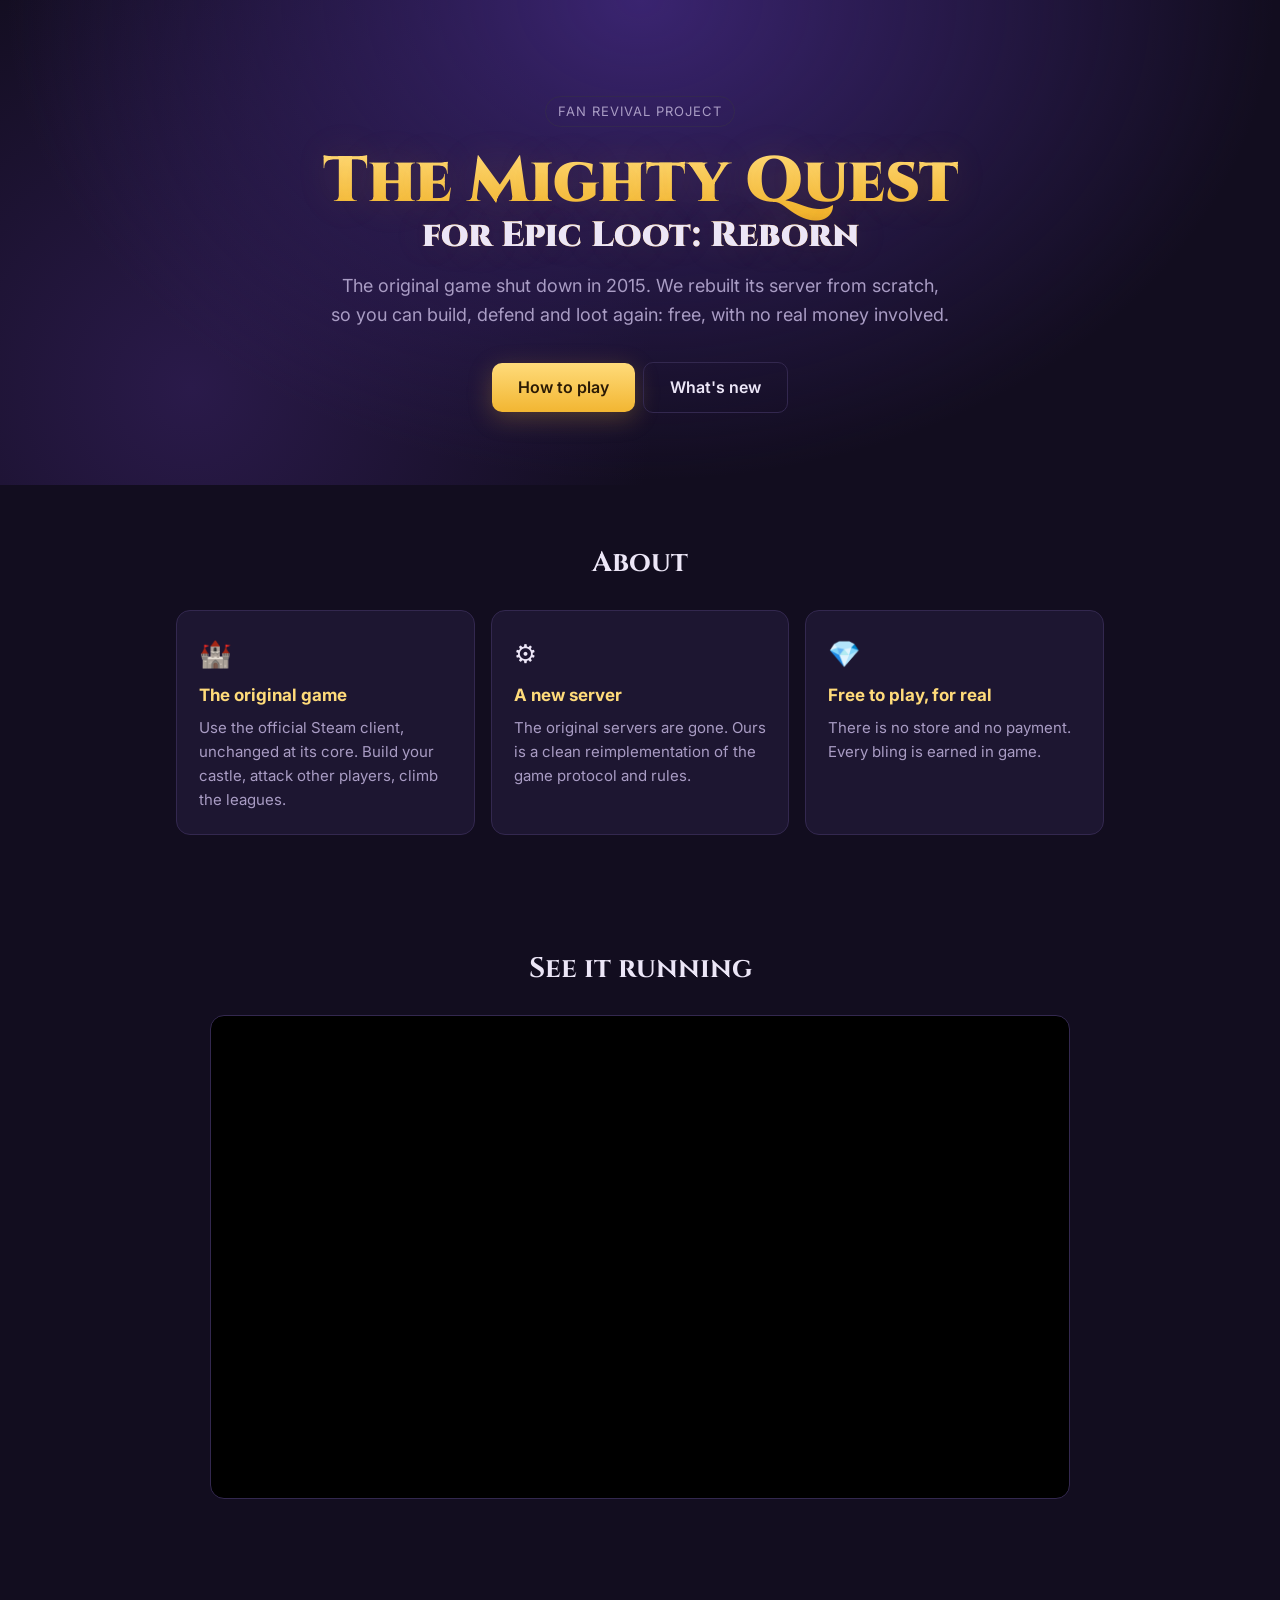
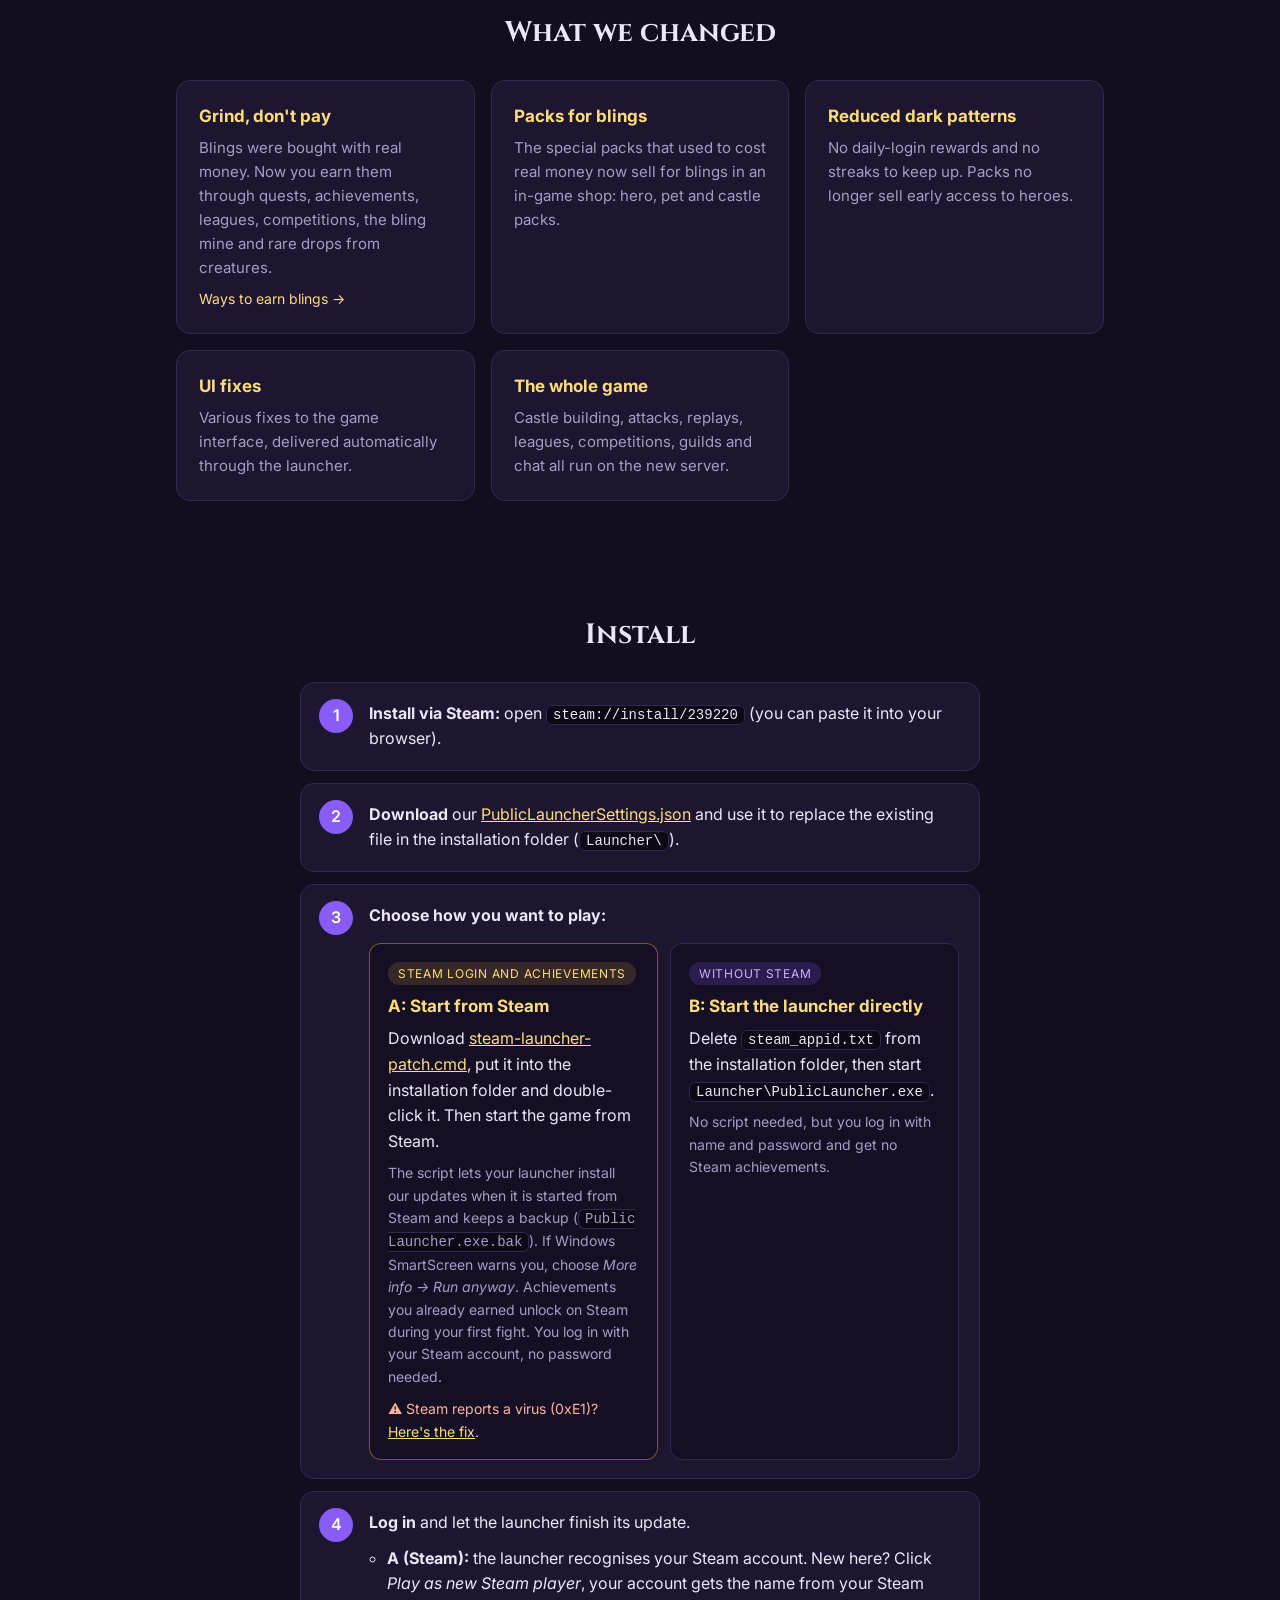
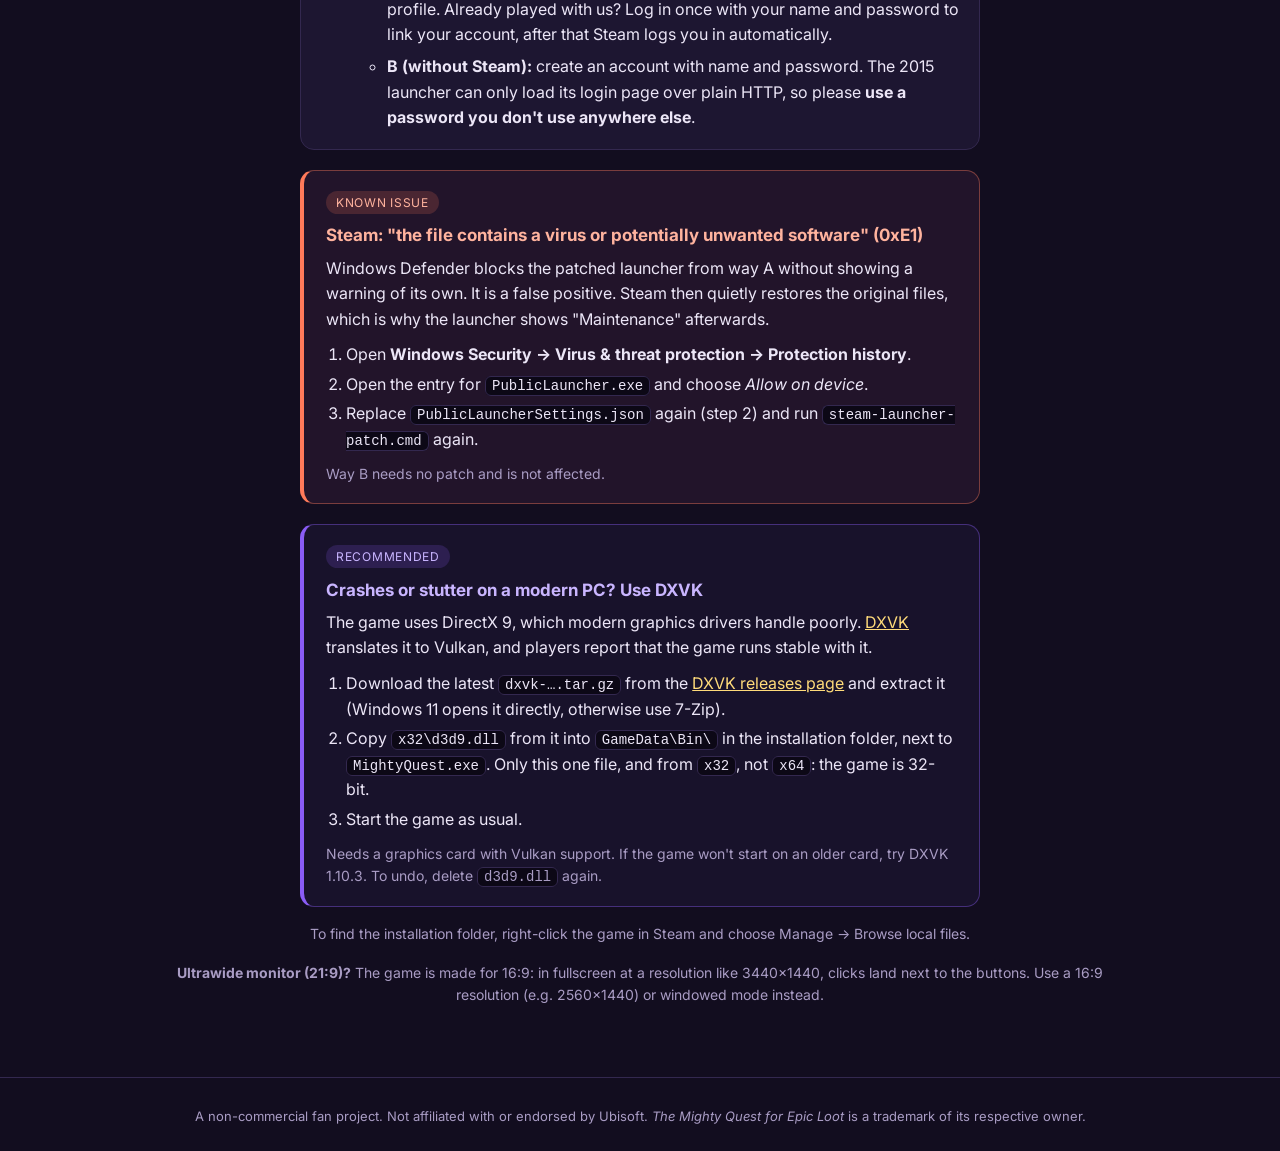
==== mqel/website/index.html @ 81d055ab "Initial import from handover ZIP" ====
<!doctype html>
<html lang="en">
<head>
<meta charset="utf-8">
<meta name="viewport" content="width=device-width, initial-scale=1">
<title>Mighty Quest Reborn</title>
<meta name="description" content="A fan-made server that brings The Mighty Quest for Epic Loot back online: free to play, no real money.">
<link rel="preconnect" href="https://fonts.googleapis.com">
<link href="https://fonts.googleapis.com/css2?family=Cinzel:wght@700;900&family=Inter:wght@400;600&display=swap" rel="stylesheet">
<link rel="stylesheet" href="style.css?v=4">
</head>
<body>
<header>
  <div class="wrap">
    <span class="tag">Fan revival project</span>
    <h1>The Mighty Quest<span>for Epic Loot: Reborn</span></h1>
    <p class="lead">The original game shut down in 2015. We rebuilt its server from scratch, so you can build, defend and loot again: free, with no real money involved.</p>
    <a class="btn" href="#install">How to play</a><a class="btn ghost" href="#changes">What's new</a>
  </div>
</header>

<section>
  <div class="wrap">
    <h2>About</h2>
    <div class="grid">
      <div class="card"><div class="icon">🏰</div><h3>The original game</h3><p>Use the official Steam client, unchanged at its core. Build your castle, attack other players, climb the leagues.</p></div>
      <div class="card"><div class="icon">⚙️</div><h3>A new server</h3><p>The original servers are gone. Ours is a clean reimplementation of the game protocol and rules.</p></div>
      <div class="card"><div class="icon">💎</div><h3>Free to play, for real</h3><p>There is no store and no payment. Every bling is earned in game.</p></div>
    </div>
  </div>
</section>

<section id="video">
    <div class="wrap">
      <h2>See it running</h2>
      <iframe class="video" title="The Mighty Quest for Epic Loot: Reborn" src="https://clip.place/videos/embed/7QFoxx7uAkPZyJkmvURcY4" frameborder="0" allowfullscreen sandbox="allow-same-origin allow-scripts allow-popups allow-forms" loading="lazy"></iframe>
    </div>
  </section>

  <section id="changes">
  <div class="wrap">
    <h2>What we changed</h2>
    <div class="grid">
      <a class="card" href="blings.html"><h3>Grind, don't pay</h3><p>Blings were bought with real money. Now you earn them through quests, achievements, leagues, competitions, the bling mine and rare drops from creatures.</p><span class="more">Ways to earn blings →</span></a>
      <div class="card"><h3>Packs for blings</h3><p>The special packs that used to cost real money now sell for blings in an in-game shop: hero, pet and castle packs.</p></div>
      <div class="card"><h3>Reduced dark patterns</h3><p>No daily-login rewards and no streaks to keep up. Packs no longer sell early access to heroes.</p></div>
      <div class="card"><h3>UI fixes</h3><p>Various fixes to the game interface, delivered automatically through the launcher.</p></div>
      <div class="card"><h3>The whole game</h3><p>Castle building, attacks, replays, leagues, competitions, guilds and chat all run on the new server.</p></div>
    </div>
  </div>
</section>

<section id="install">
  <div class="wrap">
    <h2>Install</h2>
    <ol class="steps">
      <li><strong>Install via Steam:</strong> open <code>steam://install/239220</code> (you can paste it into your browser).</li>
      <li><strong>Download</strong> our <a href="PublicLauncherSettings.json" download>PublicLauncherSettings.json</a> and use it to replace the existing file in the installation folder (<code>Launcher\</code>).</li>
      <li><strong>Choose how you want to play:</strong>
        <div class="ways">
          <div class="way">
            <span class="badge">Steam login and achievements</span>
            <h3>A: Start from Steam</h3>
            <p>Download <a href="steam-launcher-patch.cmd" download>steam-launcher-patch.cmd</a>, put it into the installation folder and double-click it. Then start the game from Steam.</p>
            <p class="hint">The script lets your launcher install our updates when it is started from Steam and keeps a backup (<code>PublicLauncher.exe.bak</code>). If Windows SmartScreen warns you, choose <em>More info → Run anyway</em>. Achievements you already earned unlock on Steam during your first fight. You log in with your Steam account, no password needed.</p>
            <p class="alert-link">Steam reports a virus (0xE1)? <a href="#defender">Here's the fix</a>.</p>
          </div>
          <div class="way">
            <span class="badge plain">Without Steam</span>
            <h3>B: Start the launcher directly</h3>
            <p>Delete <code>steam_appid.txt</code> from the installation folder, then start <code>Launcher\PublicLauncher.exe</code>.</p>
            <p class="hint">No script needed, but you log in with name and password and get no Steam achievements.</p>
          </div>
        </div>
      </li>
      <li><strong>Log in</strong> and let the launcher finish its update.
        <ul>
          <li><strong>A (Steam):</strong> the launcher recognises your Steam account. New here? Click <em>Play as new Steam player</em>, your account gets the name from your Steam profile. Already played with us? Log in once with your name and password to link your account, after that Steam logs you in automatically.</li>
          <li><strong>B (without Steam):</strong> create an account with name and password. The 2015 launcher can only load its login page over plain HTTP, so please <strong>use a password you don't use anywhere else</strong>.</li>
        </ul></li>
    </ol>
    <div class="alert" id="defender">
      <span class="badge warn">Known issue</span>
      <h3>Steam: "the file contains a virus or potentially unwanted software" (0xE1)</h3>
      <p>Windows Defender blocks the patched launcher from way A without showing a warning of its own. It is a false positive. Steam then quietly restores the original files, which is why the launcher shows "Maintenance" afterwards.</p>
      <ol>
        <li>Open <strong>Windows Security → Virus &amp; threat protection → Protection history</strong>.</li>
        <li>Open the entry for <code>PublicLauncher.exe</code> and choose <em>Allow on device</em>.</li>
        <li>Replace <code>PublicLauncherSettings.json</code> again (step 2) and run <code>steam-launcher-patch.cmd</code> again.</li>
      </ol>
      <p class="hint">Way B needs no patch and is not affected.</p>
    </div>
    <div class="alert tip" id="dxvk">
      <span class="badge plain">Recommended</span>
      <h3>Crashes or stutter on a modern PC? Use DXVK</h3>
      <p>The game uses DirectX 9, which modern graphics drivers handle poorly. <a href="https://github.com/doitsujin/dxvk/releases">DXVK</a> translates it to Vulkan, and players report that the game runs stable with it.</p>
      <ol>
        <li>Download the latest <code>dxvk-….tar.gz</code> from the <a href="https://github.com/doitsujin/dxvk/releases">DXVK releases page</a> and extract it (Windows 11 opens it directly, otherwise use 7-Zip).</li>
        <li>Copy <code>x32\d3d9.dll</code> from it into <code>GameData\Bin\</code> in the installation folder, next to <code>MightyQuest.exe</code>. Only this one file, and from <code>x32</code>, not <code>x64</code>: the game is 32-bit.</li>
        <li>Start the game as usual.</li>
      </ol>
      <p class="hint">Needs a graphics card with Vulkan support. If the game won't start on an older card, try DXVK 1.10.3. To undo, delete <code>d3d9.dll</code> again.</p>
    </div>
    <p class="note">To find the installation folder, right-click the game in Steam and choose Manage → Browse local files.</p>
    <p class="note"><strong>Ultrawide monitor (21:9)?</strong> The game is made for 16:9: in fullscreen at a resolution like 3440×1440, clicks land next to the buttons. Use a 16:9 resolution (e.g. 2560×1440) or windowed mode instead.</p>
  </div>
</section>

<footer>
  <div class="wrap">A non-commercial fan project. Not affiliated with or endorsed by Ubisoft. <em>The Mighty Quest for Epic Loot</em> is a trademark of its respective owner.</div>
</footer>
</body>
</html>
---- mqel/website/style.css ----
:root{--bg:#120d1f;--panel:#1d1631;--line:#33284f;--text:#ece6f7;--muted:#a99cc4;--gold:#f2b632;--gold2:#ffdb7a;--violet:#8a5cf6}
*{box-sizing:border-box}
body{margin:0;background:var(--bg);color:var(--text);font:16px/1.6 Inter,system-ui,sans-serif}
a{color:var(--gold2)}
.wrap{max-width:960px;margin:0 auto;padding:0 16px}
header{text-align:center;padding:96px 0 72px;background:radial-gradient(ellipse at 50% 0,#3a2470 0,transparent 70%),radial-gradient(circle at 15% 80%,#2a1a4a 0,transparent 40%)}
.tag{display:inline-block;padding:4px 12px;border:1px solid var(--line);border-radius:99px;color:var(--muted);font-size:13px;letter-spacing:.08em;text-transform:uppercase}
h1{font-family:Cinzel,serif;font-weight:900;font-size:clamp(34px,7vw,64px);line-height:1.1;margin:20px 0 8px;background:linear-gradient(180deg,var(--gold2),var(--gold) 60%,#b9781c);-webkit-background-clip:text;background-clip:text;color:transparent;text-shadow:0 0 40px rgba(242,182,50,.15)}
h1 span{display:block;font-size:.55em;color:var(--text);-webkit-text-fill-color:var(--text)}
.lead{max-width:620px;margin:16px auto 32px;color:var(--muted);font-size:18px}
.btn{display:inline-block;padding:12px 26px;border-radius:10px;background:linear-gradient(180deg,var(--gold2),var(--gold));color:#2a1a05;font-weight:600;text-decoration:none;box-shadow:0 6px 24px rgba(242,182,50,.25)}
.btn.ghost{background:none;border:1px solid var(--line);color:var(--text);box-shadow:none;margin-left:8px}
section{padding:56px 0}
h2{font-family:Cinzel,serif;font-size:28px;margin:0 0 24px;text-align:center}
.grid{display:grid;grid-template-columns:repeat(auto-fit,minmax(260px,1fr));gap:16px}
.card{background:var(--panel);border:1px solid var(--line);border-radius:14px;padding:22px}
.card h3{margin:0 0 6px;font-size:17px;color:var(--gold2)}
.card p{margin:0;color:var(--muted);font-size:15px}
.icon{font-size:26px;margin-bottom:8px}
ol.steps{counter-reset:s;list-style:none;padding:0;max-width:680px;margin:0 auto}
ol.steps li{counter-increment:s;position:relative;background:var(--panel);border:1px solid var(--line);border-radius:14px;padding:18px 20px 18px 68px;margin-bottom:12px}
ol.steps li::before{content:counter(s);position:absolute;left:18px;top:16px;width:34px;height:34px;border-radius:50%;background:var(--violet);color:#fff;font-weight:600;display:flex;align-items:center;justify-content:center}
ol.steps li ul{margin:10px 0 0;padding-left:18px}
ol.steps li li{counter-increment:none;background:none;border:0;border-radius:0;padding:0;margin:6px 0 0}
ol.steps li li::before{content:none}
.ways{display:grid;grid-template-columns:repeat(auto-fit,minmax(240px,1fr));gap:12px;margin-top:14px}
.way{background:#150f26;border:1px solid var(--line);border-radius:12px;padding:16px 18px}
.way:first-child{border-color:rgba(242,182,50,.45)}
.way h3{margin:8px 0 6px;font-size:17px;color:var(--gold2)}
.way p{margin:0 0 8px}
.way .hint{margin:0;color:var(--muted);font-size:14px}
.badge{display:inline-block;padding:2px 10px;border-radius:99px;background:rgba(242,182,50,.15);color:var(--gold2);font-size:12px;letter-spacing:.06em;text-transform:uppercase}
.badge.plain{background:rgba(138,92,246,.18);color:#c9b5ff}
.badge.warn{background:rgba(255,122,90,.18);color:#ffb39e}
.way .alert-link{margin:10px 0 0;font-size:14px;color:#ffb39e}
.way .alert-link::before{content:"⚠ "}
.alert{max-width:680px;margin:20px auto 0;background:#22142a;border:1px solid rgba(255,122,90,.4);border-left:4px solid #ff7a5a;border-radius:14px;padding:18px 22px;scroll-margin-top:16px}
.alert h3{margin:8px 0 6px;font-size:17px;color:#ffb39e}
.alert p{margin:0 0 10px}
.alert ol{margin:0 0 10px;padding-left:20px}
.alert li{margin:4px 0}
.alert .hint{margin:0;color:var(--muted);font-size:14px}
.alert.tip{background:#18122b;border-color:rgba(138,92,246,.4);border-left-color:var(--violet)}
.alert.tip h3{color:#c9b5ff}
@media (max-width:480px){ol.steps li{padding:18px 16px 18px 60px}.ways{margin-left:-44px}}
.video{display:block;width:100%;max-width:860px;margin:0 auto;border:1px solid var(--line);border-radius:14px;background:#000;aspect-ratio:16/9}
code{background:#0c0816;border:1px solid var(--line);border-radius:6px;padding:1px 6px;font-size:14px;word-break:break-all}
.note{text-align:center;color:var(--muted);font-size:14px;margin-top:16px}
footer{border-top:1px solid var(--line);padding:28px 0;color:var(--muted);font-size:13px;text-align:center}
@media (max-width:480px){.btn.ghost{margin:10px 0 0}header{padding:64px 0 48px}}
table{width:100%;border-collapse:collapse;font-size:15px}
td,th{padding:10px 12px;border-bottom:1px solid var(--line);text-align:left;vertical-align:top}
th{color:var(--muted);font-weight:600;font-size:13px;text-transform:uppercase;letter-spacing:.05em}
td.n{color:var(--gold2);font-weight:600;white-space:nowrap}
.back{display:inline-block;margin-bottom:8px;color:var(--muted);text-decoration:none}
a.card{display:block;text-decoration:none;color:inherit}
a.card:hover{border-color:var(--gold)}
.more{color:var(--gold2);font-size:14px;margin-top:8px;display:block}

tr:last-child td{border-bottom:none}
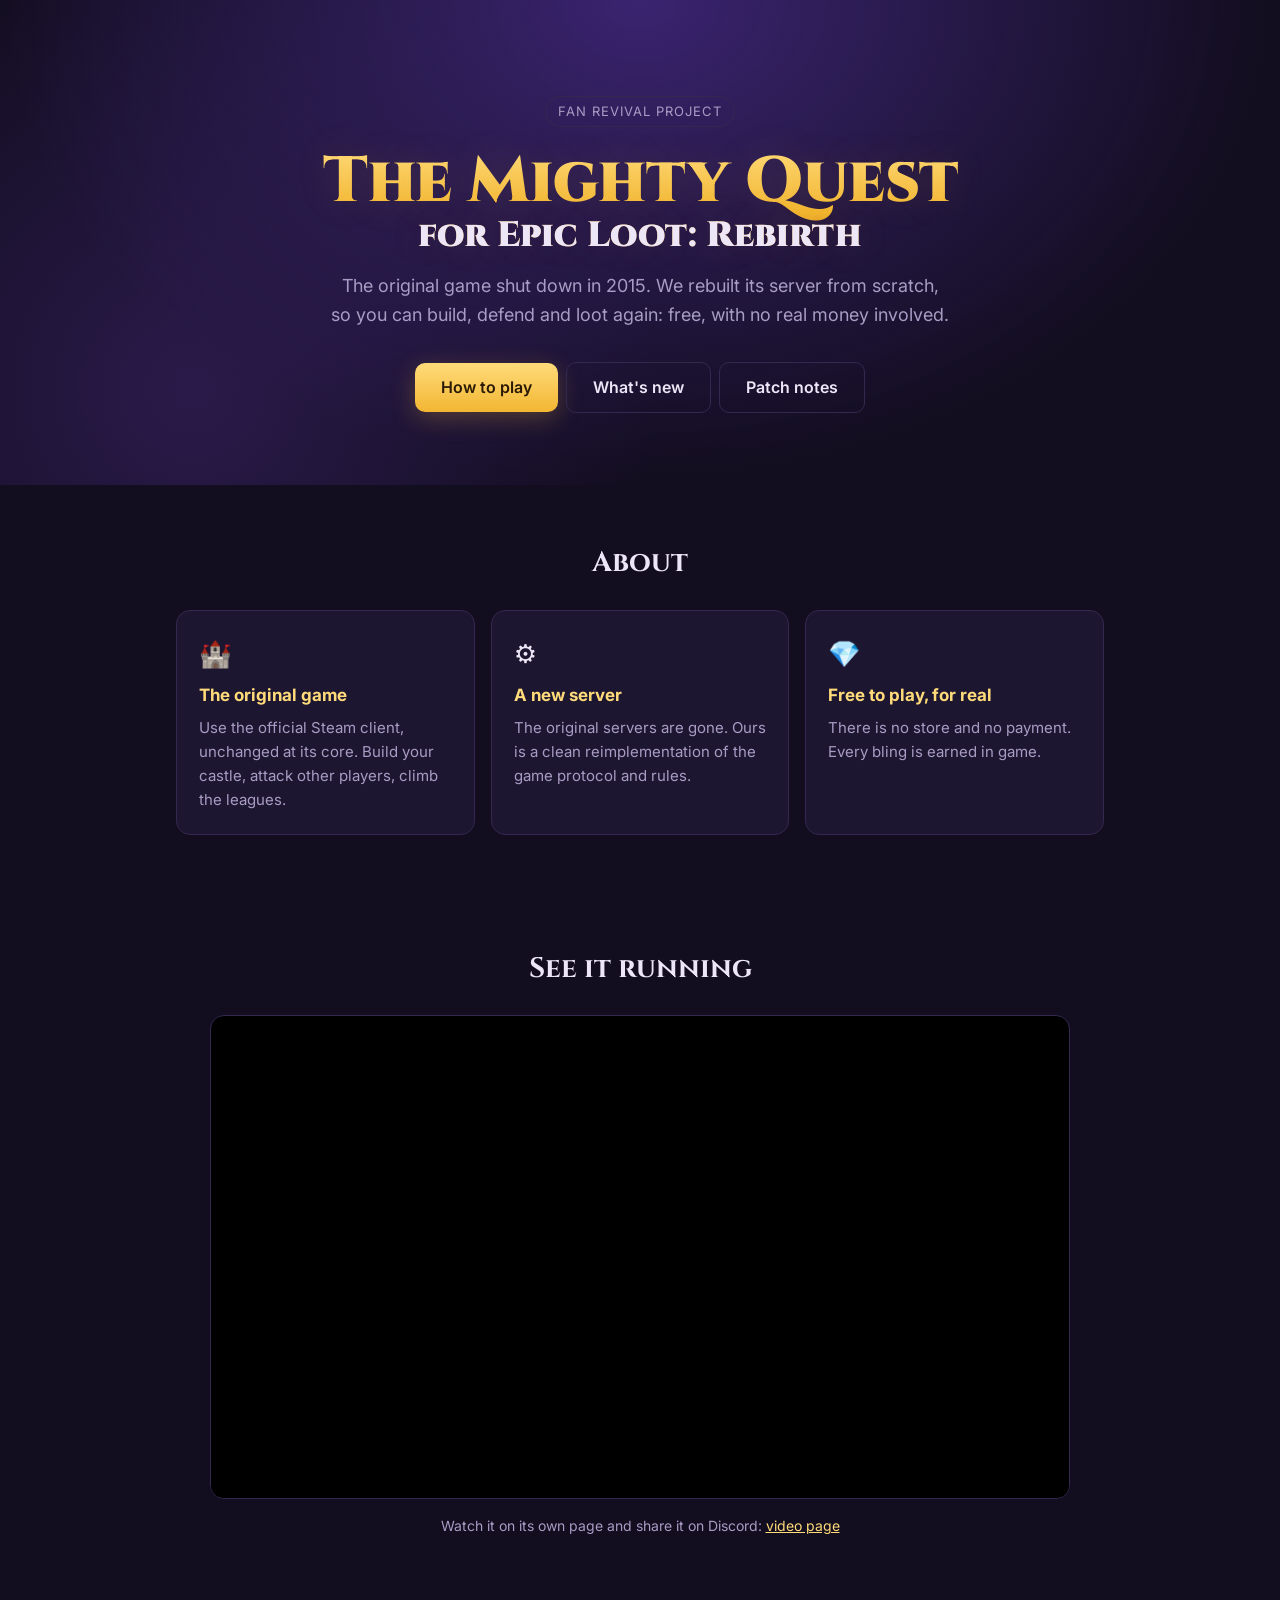
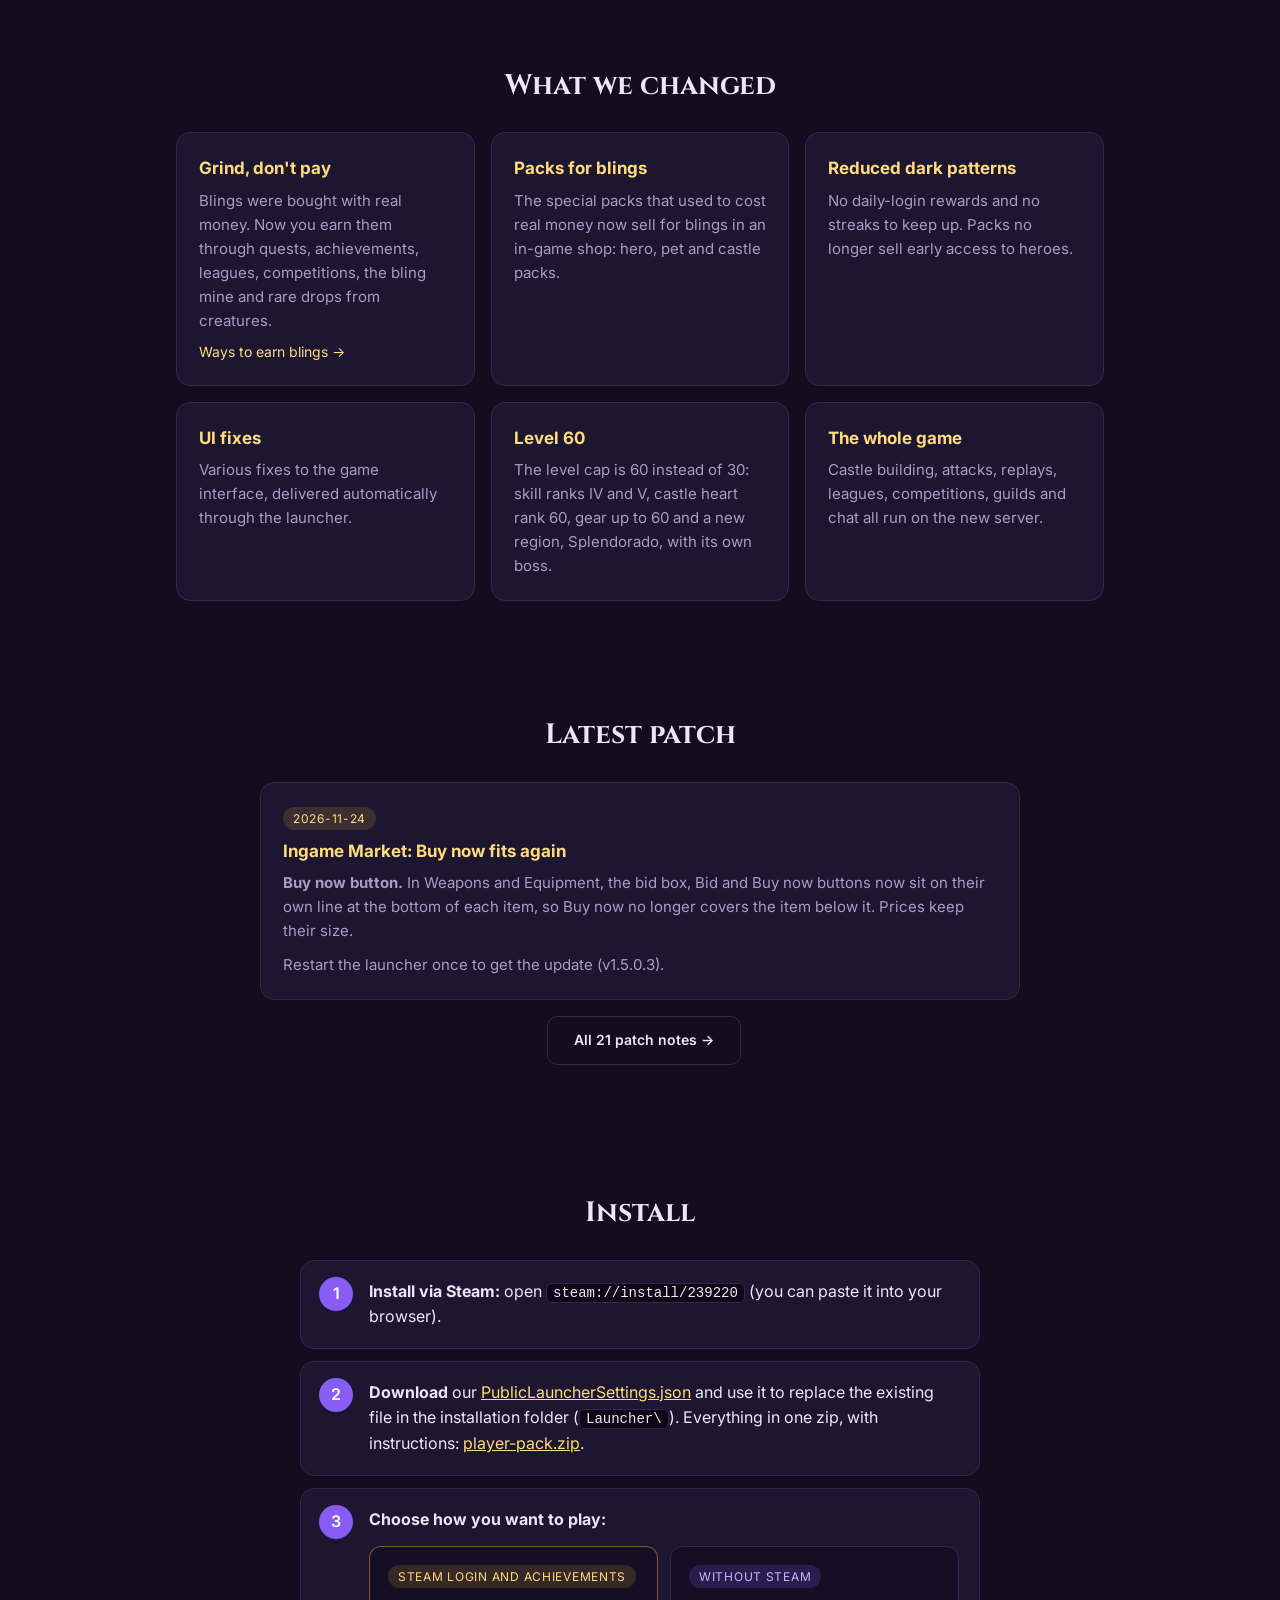
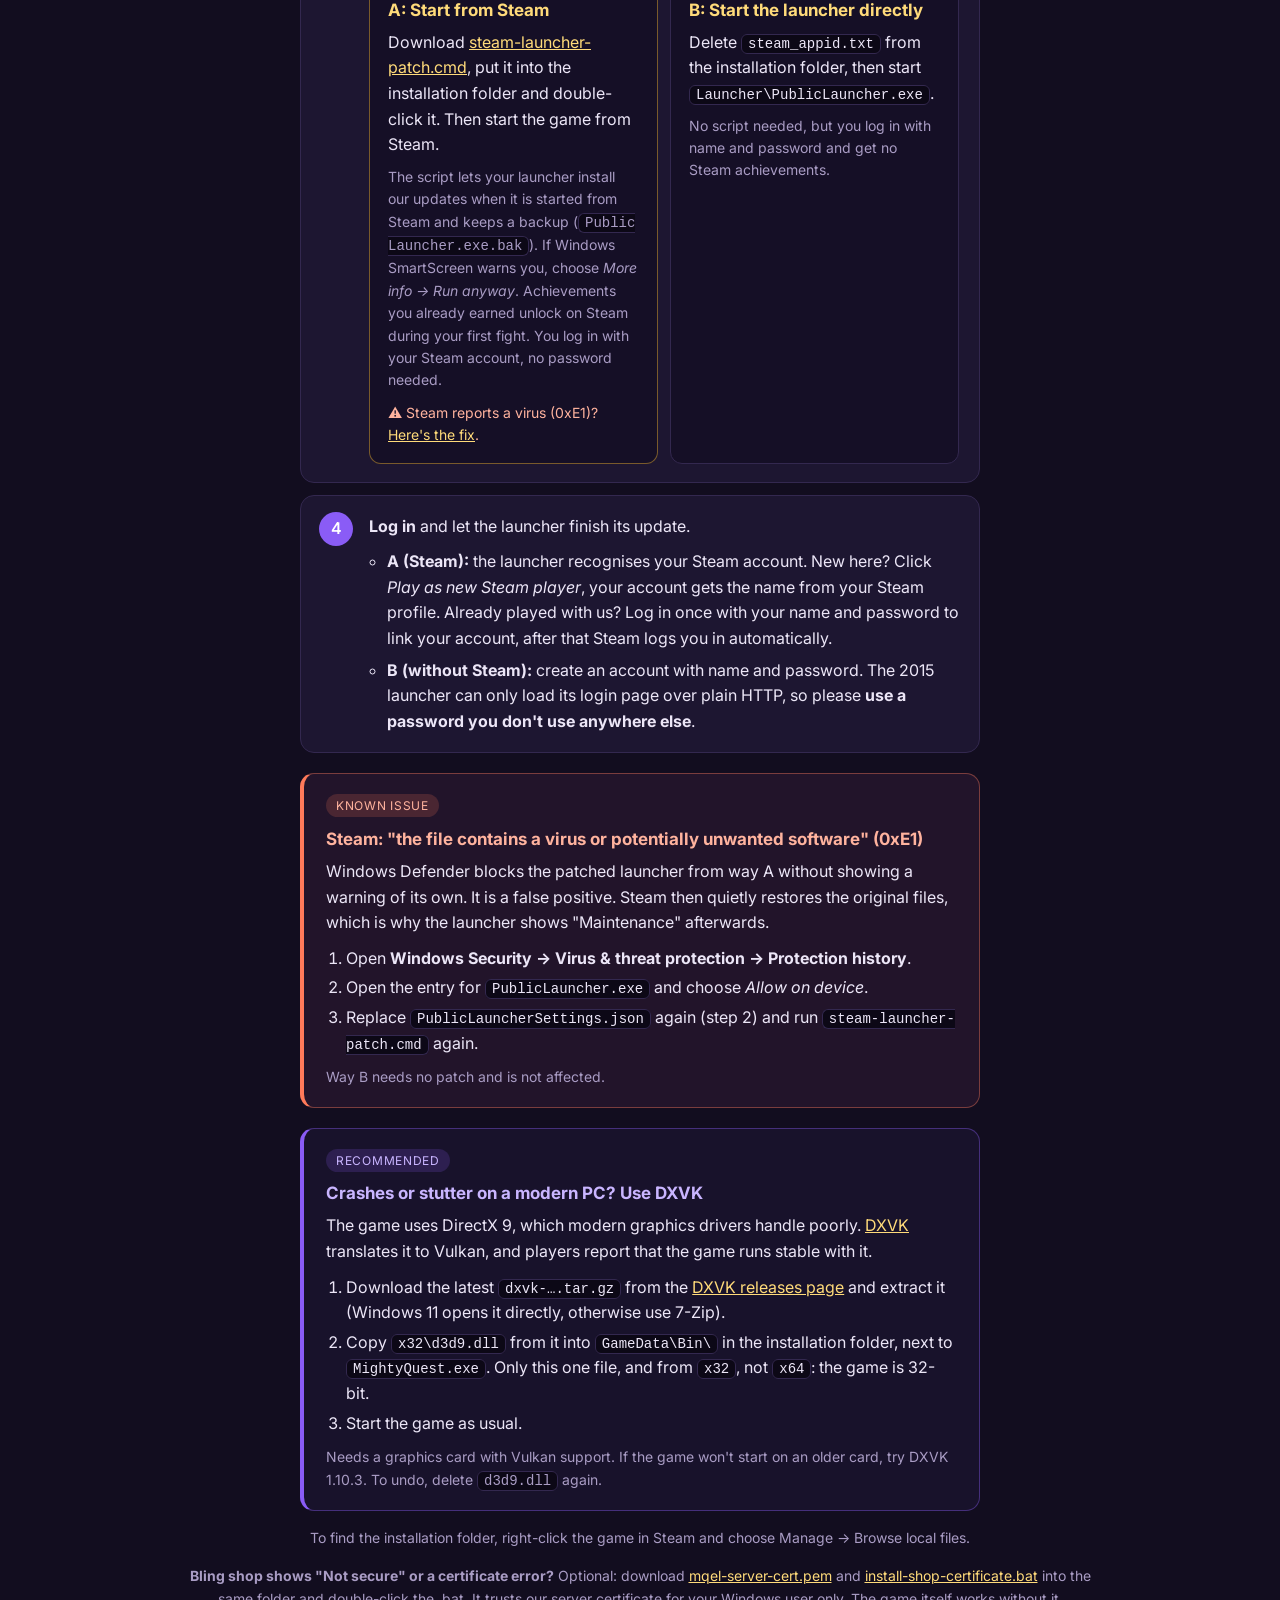
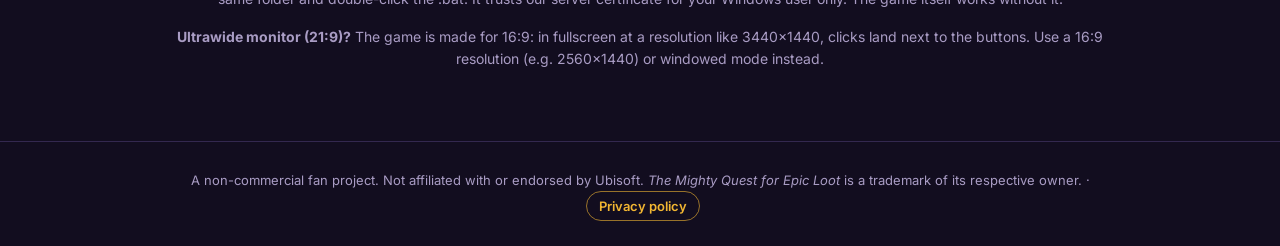
==== commit 2d243246: "Update to v1.5.0.3: Ingame Market, parties, Co-op Raids, level 60 Server code, tools and documentati" ====
--- a/mqel/website/index.html
+++ b/mqel/website/index.html
@@ -3,19 +3,19 @@
 <head>
 <meta charset="utf-8">
 <meta name="viewport" content="width=device-width, initial-scale=1">
-<title>Mighty Quest Reborn</title>
+<title>Mighty Quest Rebirth</title>
 <meta name="description" content="A fan-made server that brings The Mighty Quest for Epic Loot back online: free to play, no real money.">
 <link rel="preconnect" href="https://fonts.googleapis.com">
 <link href="https://fonts.googleapis.com/css2?family=Cinzel:wght@700;900&family=Inter:wght@400;600&display=swap" rel="stylesheet">
-<link rel="stylesheet" href="style.css?v=4">
+<link rel="stylesheet" href="style.css?v=7">
 </head>
 <body>
 <header>
   <div class="wrap">
     <span class="tag">Fan revival project</span>
-    <h1>The Mighty Quest<span>for Epic Loot: Reborn</span></h1>
+    <h1>The Mighty Quest<span>for Epic Loot: Rebirth</span></h1>
     <p class="lead">The original game shut down in 2015. We rebuilt its server from scratch, so you can build, defend and loot again: free, with no real money involved.</p>
-    <a class="btn" href="#install">How to play</a><a class="btn ghost" href="#changes">What's new</a>
+    <a class="btn" href="#install">How to play</a><a class="btn ghost" href="#changes">What's new</a><a class="btn ghost" href="patch-notes.html">Patch notes</a>
   </div>
 </header>
 
@@ -33,7 +33,8 @@
 <section id="video">
     <div class="wrap">
       <h2>See it running</h2>
-      <iframe class="video" title="The Mighty Quest for Epic Loot: Reborn" src="https://clip.place/videos/embed/7QFoxx7uAkPZyJkmvURcY4" frameborder="0" allowfullscreen sandbox="allow-same-origin allow-scripts allow-popups allow-forms" loading="lazy"></iframe>
+      <video class="video" controls preload="metadata" playsinline poster="media/mqfel-rebirth-patches.jpg"><source src="media/mqfel-rebirth-patches.mp4" type="video/mp4">Your browser can't play this video: <a href="media/mqfel-rebirth-patches.mp4">download it</a>.</video>
+      <p class="note">Watch it on its own page and share it on Discord: <a href="video.html">video page</a></p>
     </div>
   </section>
 
@@ -45,8 +46,19 @@
       <div class="card"><h3>Packs for blings</h3><p>The special packs that used to cost real money now sell for blings in an in-game shop: hero, pet and castle packs.</p></div>
       <div class="card"><h3>Reduced dark patterns</h3><p>No daily-login rewards and no streaks to keep up. Packs no longer sell early access to heroes.</p></div>
       <div class="card"><h3>UI fixes</h3><p>Various fixes to the game interface, delivered automatically through the launcher.</p></div>
+      <div class="card"><h3>Level 60</h3><p>The level cap is 60 instead of 30: skill ranks IV and V, castle heart rank 60, gear up to 60 and a new region, Splendorado, with its own boss.</p></div>
       <div class="card"><h3>The whole game</h3><p>Castle building, attacks, replays, leagues, competitions, guilds and chat all run on the new server.</p></div>
     </div>
+  </div>
+</section>
+
+<section id="patch-notes">
+  <div class="wrap">
+    <h2>Latest patch</h2>
+    <div class="grid one">
+      <div class="card"><span class="badge">2026-11-24</span><h3>Ingame Market: Buy now fits again</h3><p><strong>Buy now button.</strong> In Weapons and Equipment, the bid box, Bid and Buy now buttons now sit on their own line at the bottom of each item, so Buy now no longer covers the item below it. Prices keep their size.</p><p>Restart the launcher once to get the update (v1.5.0.3).</p></div>
+    </div>
+    <p class="note"><a class="btn ghost" href="patch-notes.html">All 21 patch notes &rarr;</a></p>
   </div>
 </section>
 
@@ -55,7 +67,7 @@
     <h2>Install</h2>
     <ol class="steps">
       <li><strong>Install via Steam:</strong> open <code>steam://install/239220</code> (you can paste it into your browser).</li>
-      <li><strong>Download</strong> our <a href="PublicLauncherSettings.json" download>PublicLauncherSettings.json</a> and use it to replace the existing file in the installation folder (<code>Launcher\</code>).</li>
+      <li><strong>Download</strong> our <a href="PublicLauncherSettings.json" download>PublicLauncherSettings.json</a> and use it to replace the existing file in the installation folder (<code>Launcher\</code>). Everything in one zip, with instructions: <a href="player-pack.zip" download>player-pack.zip</a>.</li>
       <li><strong>Choose how you want to play:</strong>
         <div class="ways">
           <div class="way">
@@ -102,12 +114,13 @@
       <p class="hint">Needs a graphics card with Vulkan support. If the game won't start on an older card, try DXVK 1.10.3. To undo, delete <code>d3d9.dll</code> again.</p>
     </div>
     <p class="note">To find the installation folder, right-click the game in Steam and choose Manage → Browse local files.</p>
+    <p class="note"><strong>Bling shop shows "Not secure" or a certificate error?</strong> Optional: download <a href="mqel-server-cert.pem" download>mqel-server-cert.pem</a> and <a href="install-shop-certificate.bat" download>install-shop-certificate.bat</a> into the same folder and double-click the .bat. It trusts our server certificate for your Windows user only. The game itself works without it.</p>
     <p class="note"><strong>Ultrawide monitor (21:9)?</strong> The game is made for 16:9: in fullscreen at a resolution like 3440×1440, clicks land next to the buttons. Use a 16:9 resolution (e.g. 2560×1440) or windowed mode instead.</p>
   </div>
 </section>
 
 <footer>
-  <div class="wrap">A non-commercial fan project. Not affiliated with or endorsed by Ubisoft. <em>The Mighty Quest for Epic Loot</em> is a trademark of its respective owner.</div>
+  <div class="wrap">A non-commercial fan project. Not affiliated with or endorsed by Ubisoft. <em>The Mighty Quest for Epic Loot</em> is a trademark of its respective owner. · <a class="privacy-link" href="privacy.html">Privacy policy</a></div>
 </footer>
 </body>
 </html>
--- a/mqel/website/style.css
+++ b/mqel/website/style.css
@@ -58,3 +58,35 @@
 .more{color:var(--gold2);font-size:14px;margin-top:8px;display:block}
 
 tr:last-child td{border-bottom:none}
+.card .hint{margin-top:10px;font-size:14px;color:var(--muted)}
+.card .badge{margin-bottom:8px}
+
+/* patch notes page (patch-notes.html): one note per slide */
+.grid.one{grid-template-columns:1fr;max-width:760px;margin:0 auto}
+.card p+p{margin-top:10px}
+.notes-page{padding-top:40px}
+.slider{max-width:760px;margin:0 auto}
+.slider-bar,.dots{display:none}
+.slider.on .slider-bar{display:flex;align-items:center;justify-content:center;gap:16px;margin-bottom:14px}
+.slider.on .dots{display:flex;flex-wrap:wrap;justify-content:center;gap:8px;margin-top:16px}
+.slider .nav{width:42px;height:42px;border-radius:50%;border:1px solid var(--line);background:var(--panel);color:var(--gold2);font-size:26px;line-height:1;cursor:pointer}
+.slider .nav:disabled{opacity:.35;cursor:default}
+.slider .nav:not(:disabled):hover{border-color:var(--gold)}
+.slider .count{color:var(--muted);font-size:14px;min-width:60px;text-align:center}
+.viewport{overflow:visible}
+.slider.on .viewport{overflow:hidden;transition:height .3s ease}
+.track .slide{margin-bottom:16px}
+.slider.on .track{display:flex;align-items:flex-start;transition:transform .35s ease}
+.slider.on .track .slide{flex:0 0 100%;margin:0}
+.dots button{width:10px;height:10px;border-radius:50%;border:0;padding:0;background:var(--line);cursor:pointer}
+.dots button.on{background:var(--gold)}
+.toc{max-width:760px;margin:28px auto 0;background:var(--panel);border:1px solid var(--line);border-radius:14px;padding:14px 20px}
+.toc summary{cursor:pointer;color:var(--gold2);font-weight:600}
+.toc ol{list-style:none;margin:10px 0 0;padding:0}
+.toc li a{display:flex;gap:12px;padding:6px 0;color:var(--text);text-decoration:none;border-top:1px solid var(--line)}
+.toc li:first-child a{border-top:0}
+.toc li a span{color:var(--muted);font-size:13px;min-width:92px}
+.toc li a:hover{color:var(--gold2)}
+
+footer .privacy-link{display:inline-block;margin-left:6px;padding:4px 12px;border-radius:999px;border:1px solid rgba(242,182,50,.6);color:#f2b632;text-decoration:none;font-weight:600}
+footer .privacy-link:hover{background:rgba(242,182,50,.15)}
